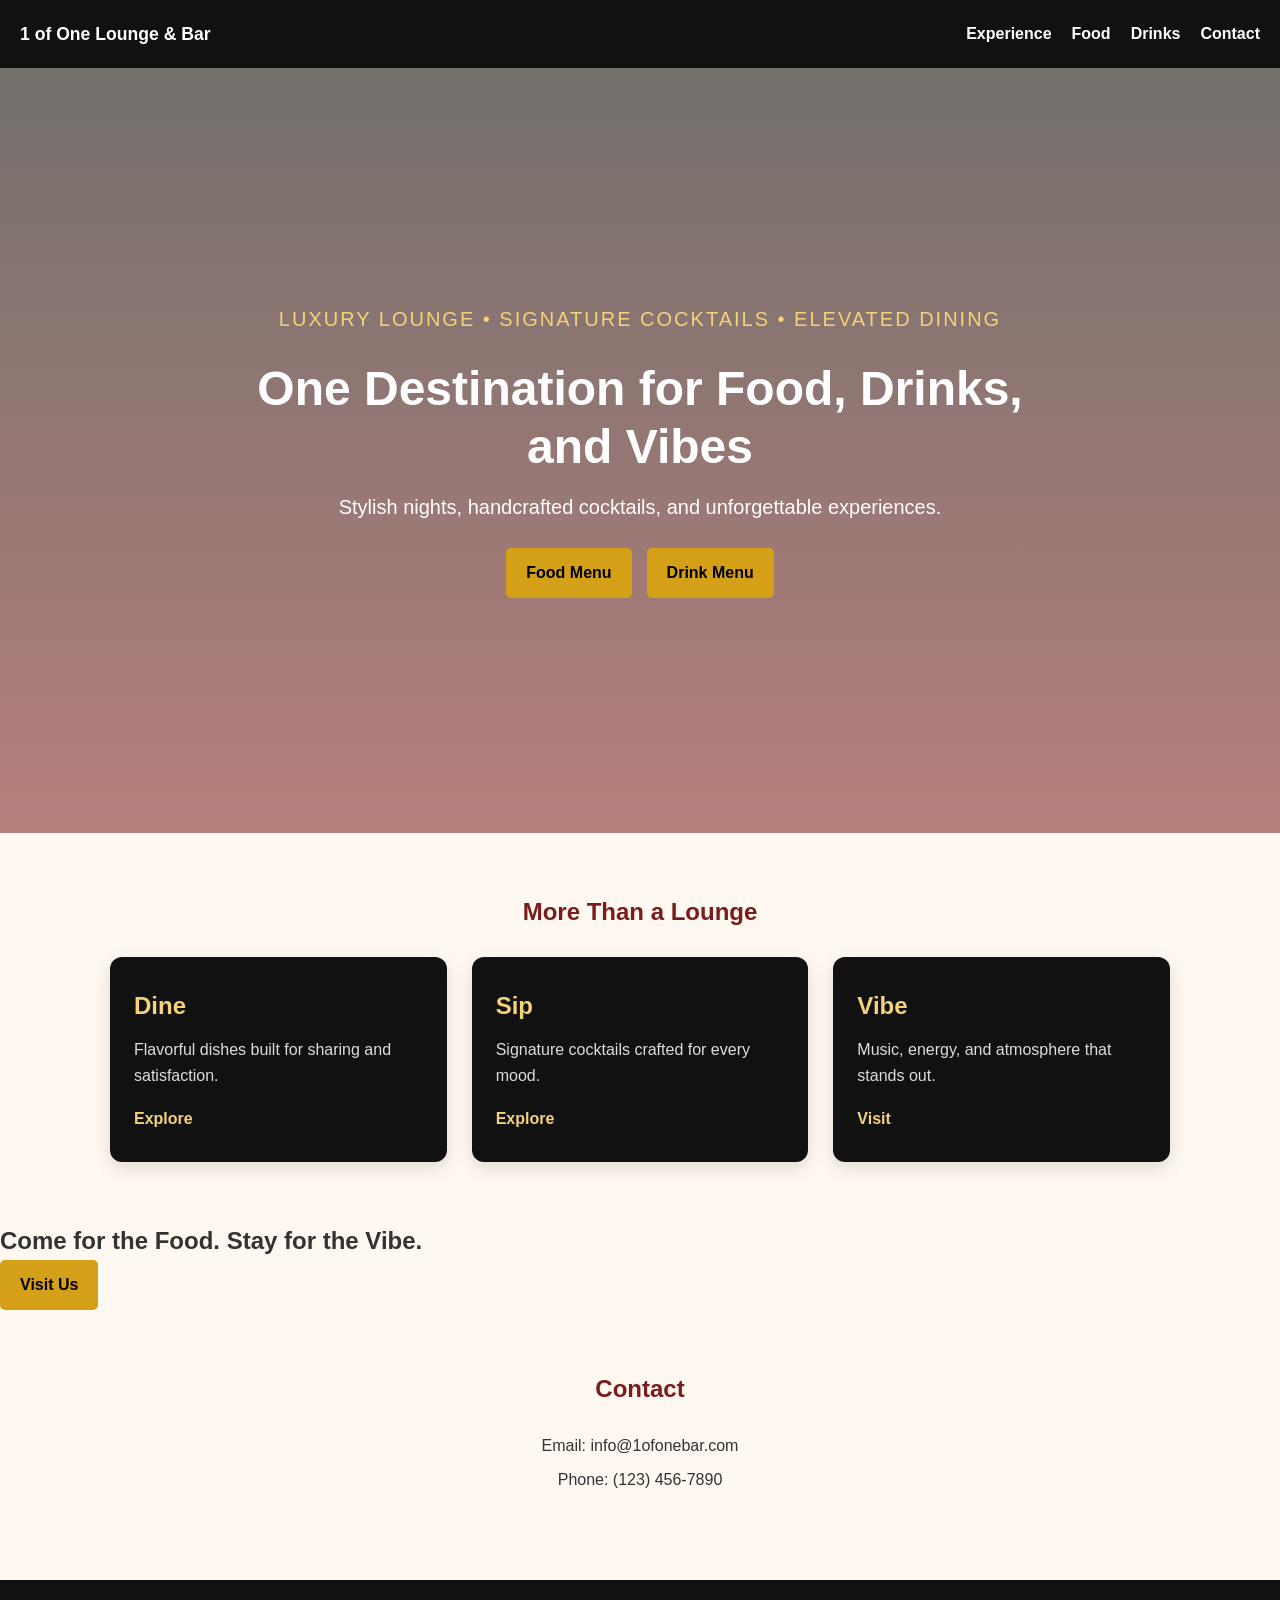
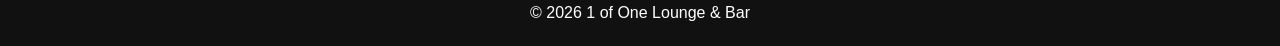
==== oneofonefinal/project /Welcome page/index.html @ 24c4f927 "added logo and pages" ====
<!DOCTYPE html>
<html lang="en">
<head>
  <meta charset="UTF-8" />
  <meta name="viewport" content="width=device-width, initial-scale=1.0"/>
  <title>1 of One Lounge & Bar</title>
  <link rel="stylesheet" href="main.css"/>
  
</head>

<body>

<header>
  <nav class="navbar">

    <!-- Clean Brand Text (NOT a hyperlink) -->
    <div class="brand-text">1 of One Lounge & Bar</div>

    <ul class="nav-links">
      <li><a href="#experience">Experience</a></li>
      <li><a href="food.html">Food</a></li>
      <li><a href="drinks.html">Drinks</a></li>
      <li><a href="#contact">Contact</a></li>
    </ul>

  </nav>

  <section class="hero">
    <div class="hero-overlay">

      <p class="eyebrow">Luxury Lounge • Signature Cocktails • Elevated Dining</p>

      <h1>One Destination for Food, Drinks, and Vibes</h1>

      <p class="hero-text">
        Stylish nights, handcrafted cocktails, and unforgettable experiences.
      </p>

      <div class="hero-buttons">
        <a href="food.html" class="btn">Food Menu</a>
        <a href="drinks.html" class="btn">Drink Menu</a>
      </div>

    </div>
  </section>
</header>

<main>

<section id="experience" class="experience-section">
  <h2>More Than a Lounge</h2>

  <div class="experience-grid">

    <div class="experience-card">
      <h3>Dine</h3>
      <p>Flavorful dishes built for sharing and satisfaction.</p>
      <a href="food.html" class="card-link">Explore</a>
    </div>

    <div class="experience-card">
      <h3>Sip</h3>
      <p>Signature cocktails crafted for every mood.</p>
      <a href="drinks.html" class="card-link">Explore</a>
    </div>

    <div class="experience-card">
      <h3>Vibe</h3>
      <p>Music, energy, and atmosphere that stands out.</p>
      <a href="#contact" class="card-link">Visit</a>
    </div>

  </div>
</section>

<section class="cta-banner">
  <h2>Come for the Food. Stay for the Vibe.</h2>
  <a href="#contact" class="btn">Visit Us</a>
</section>

<section id="contact" class="contact">
  <h2>Contact</h2>
  <p>Email: info@1ofonebar.com</p>
  <p>Phone: (123) 456-7890</p>
</section>

</main>

<footer>
  <p>&copy; 2026 1 of One Lounge & Bar</p>
</footer>

</body>
</html>
---- oneofonefinal/project /Welcome page/main.css ----
* {
  margin: 0;
  padding: 0;
  box-sizing: border-box;
}

html {
  scroll-behavior: smooth;
}

body {
  font-family: Arial, sans-serif;
  line-height: 1.6;
  background-color: #fff8f0;
  color: #333;
}

.navbar {
  display: flex;
  justify-content: space-between;
  align-items: center;
  background-color: #111;
  padding: 20px;
  flex-wrap: wrap;
  position: sticky;
  top: 0;
  z-index: 1000;
}

.logo {
  color: #fff;
  font-size: 28px;
  letter-spacing: 1px;
}

.brand {
  display: flex;
  align-items: center;
  gap: 12px;
  text-decoration: none;
}

.brand-text {
  color: white;
  font-size: 1.1rem;
  font-weight: 700;
}

.logo-img {
  width: 56px;
  height: 56px;
  object-fit: contain;
}

.hero-logo {
  width: 120px;
  height: auto;
  margin-bottom: 20px;
  animation: floatLogo 4s ease-in-out infinite;
  filter: drop-shadow(0 0 10px rgba(212, 160, 23, 0.6));
}

@keyframes floatLogo {
  0% {
    transform: translateY(0px);
  }
  50% {
    transform: translateY(-12px);
  }
  100% {
    transform: translateY(0px);
  }
}

.nav-links {
  list-style: none;
  display: flex;
  gap: 20px;
  flex-wrap: wrap;
}

.nav-links a {
  color: white;
  text-decoration: none;
  font-weight: bold;
  transition: 0.3s ease;
}

.nav-links a:hover {
  color: #d4a017;
}

.hero {
  min-height: 85vh;
  display: flex;
  align-items: center;
  justify-content: center;
  text-align: center;
  padding: 80px 20px;
  background:
    linear-gradient(rgba(0, 0, 0, 0.55), rgba(122, 28, 28, 0.55)),
    url('https://images.unsplash.com/photo-1517248135467-4c7edcad34c4?auto=format&fit=crop&w=1400&q=80')
    center/cover no-repeat;
  color: white;
}

.hero-overlay {
  max-width: 850px;
}

.eyebrow {
  text-transform: uppercase;
  letter-spacing: 2px;
  font-size: 13px;
  margin-bottom: 15px;
  color: #f3d27a;
}

.hero h1 {
  font-size: 48px;
  margin-bottom: 16px;
  line-height: 1.2;
}

.hero p {
  font-size: 20px;
  margin-bottom: 25px;
}

.hero-buttons {
  display: flex;
  justify-content: center;
  gap: 15px;
  flex-wrap: wrap;
}

.btn {
  background-color: #d4a017;
  color: black;
  padding: 12px 20px;
  text-decoration: none;
  border-radius: 5px;
  font-weight: bold;
  display: inline-block;
  transition: 0.3s ease;
}

.btn:hover {
  transform: translateY(-2px);
}

.btn-outline {
  background-color: transparent;
  border: 2px solid #d4a017;
  color: white;
}

.about,
.menu,
.contact,
.experience-section {
  padding: 60px 20px;
  max-width: 1100px;
  margin: auto;
}

.about h2,
.menu h2,
.contact h2,
.experience-section h2 {
  text-align: center;
  margin-bottom: 25px;
  color: #7a1c1c;
}

.about p {
  text-align: center;
  max-width: 800px;
  margin: 0 auto;
  font-size: 17px;
}

.experience-grid {
  display: grid;
  grid-template-columns: repeat(auto-fit, minmax(250px, 1fr));
  gap: 25px;
  margin-top: 25px;
}

.experience-card {
  background: #111;
  color: white;
  padding: 30px 24px;
  border-radius: 12px;
  box-shadow: 0 6px 18px rgba(0, 0, 0, 0.12);
}

.experience-card h3 {
  margin-bottom: 12px;
  color: #f3d27a;
  font-size: 24px;
}

.experience-card p {
  margin-bottom: 18px;
  color: #ddd;
}

.card-link {
  color: #f3d27a;
  font-weight: bold;
  text-decoration: none;
}

.menu-category {
  margin-bottom: 35px;
  background: white;
  padding: 20px;
  border-radius: 10px;
  box-shadow: 0 2px 8px rgba(0, 0, 0, 0.08);
}

.menu-category h3 {
  margin-bottom: 15px;
  color: #111;
  border-bottom: 2px solid #d4a017;
  display: inline-block;
  padding-bottom: 5px;
}

.menu-item {
  display: flex;
  justify-content: space-between;
  gap: 20px;
  padding: 12px 0;
  border-bottom: 1px solid #ddd;
}

.menu-item:last-child {
  border-bottom: none;
}

.menu-item div {
  max-width: 80%;
}

.menu-item strong {
  display: block;
  margin-bottom: 4px;
  font-size: 18px;
}

.menu-item p {
  font-size: 14px;
  color: #555;
}

.menu-item span {
  font-weight: bold;
  color: #7a1c1c;
  white-space: nowrap;
}

.visit-banner {
  background: linear-gradient(to right, #111, #7a1c1c);
  color: white;
  text-align: center;
  padding: 70px 20px;
  margin-top: 30px;
}

.visit-content {
  max-width: 800px;
  margin: 0 auto;
}

.visit-content h2 {
  font-size: 38px;
  margin-bottom: 15px;
}

.visit-content p {
  font-size: 18px;
  margin-bottom: 20px;
}

.contact p {
  text-align: center;
  margin: 8px 0;
}

.menu-page-hero {
  padding: 100px 20px 40px;
  text-align: center;
  background: linear-gradient(to right, #111, #7a1c1c);
  color: white;
}

footer {
  text-align: center;
  background-color: #111;
  color: white;
  padding: 20px;
  margin-top: 20px;
}

@media (max-width: 768px) {
  .hero h1 {
    font-size: 34px;
  }

  .hero p {
    font-size: 17px;
  }

  .menu-item {
    flex-direction: column;
    align-items: flex-start;
  }

  .menu-item div {
    max-width: 100%;
  }

  .navbar {
    gap: 15px;
  }

  .nav-links {
    width: 100%;
    justify-content: center;
  }
}
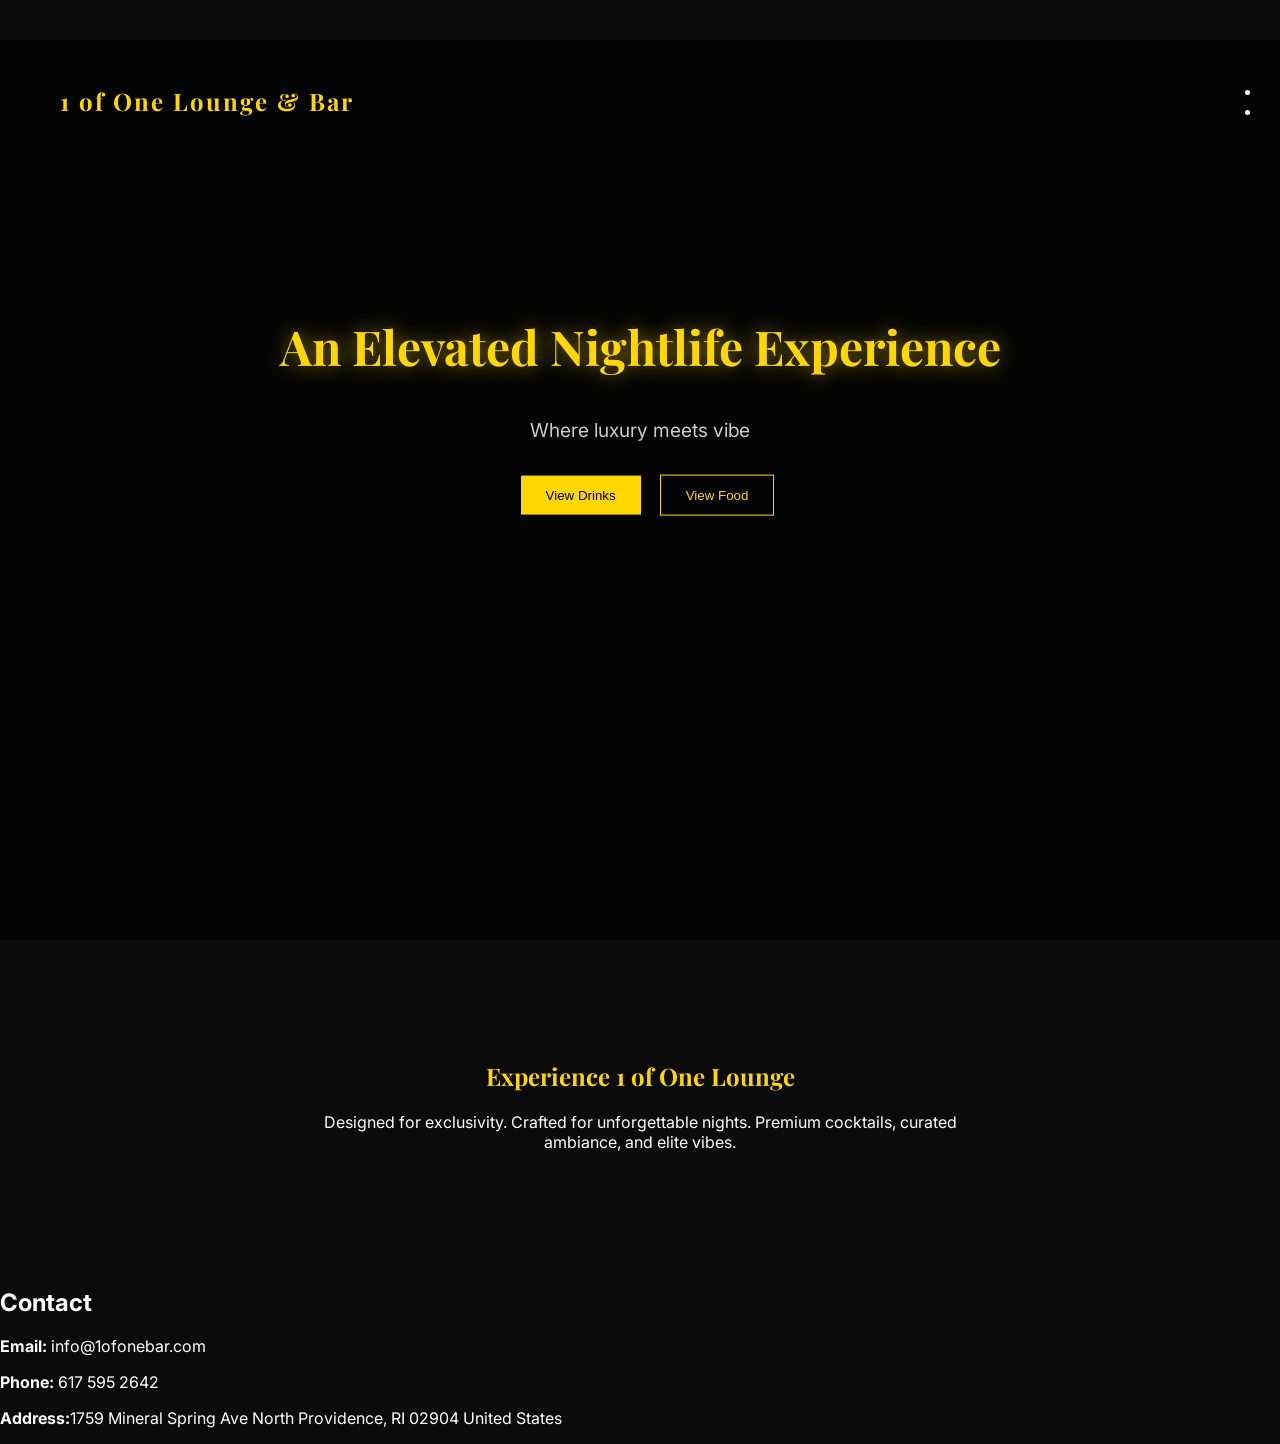
==== commit 8f07f717: "rewrote index and css to make ir more luxury" ====
--- a/oneofonefinal/project /Welcome page/index.html
+++ b/oneofonefinal/project /Welcome page/index.html
@@ -1,94 +1,58 @@
 <!DOCTYPE html>
 <html lang="en">
 <head>
-  <meta charset="UTF-8" />
-  <meta name="viewport" content="width=device-width, initial-scale=1.0"/>
+  <meta charset="UTF-8">
   <title>1 of One Lounge & Bar</title>
-  <link rel="stylesheet" href="main.css"/>
-  
+  <link rel="stylesheet" href="main.css">
+
+  <!-- Google Font -->
+  <link href="https://fonts.googleapis.com/css2?family=Playfair+Display:wght@500;700&family=Inter:wght@300;400&display=swap" rel="stylesheet">
 </head>
 
 <body>
 
-<header>
-  <nav class="navbar">
+<nav class="nav">
+  <h1 class="logo">1 of One Lounge & Bar</h1>
+  <ul>
+    <li><a href="drinks.html">Drinks</a></li>
+    <li><a href="food.html">Food</a></li>
+  </ul>
+</nav>
 
-    <!-- Clean Brand Text (NOT a hyperlink) -->
-    <div class="brand-text">1 of One Lounge & Bar</div>
+<section class="hero">
+  <div class="overlay"></div>
 
-    <ul class="nav-links">
-      <li><a href="#experience">Experience</a></li>
-      <li><a href="food.html">Food</a></li>
-      <li><a href="drinks.html">Drinks</a></li>
-      <li><a href="#contact">Contact</a></li>
-    </ul>
+  <div class="hero-content">
+    <h2 class="glow">An Elevated Nightlife Experience</h2>
+    <p>Where luxury meets vibe</p>
 
-  </nav>
-
-  <section class="hero">
-    <div class="hero-overlay">
-
-      <p class="eyebrow">Luxury Lounge • Signature Cocktails • Elevated Dining</p>
-
-      <h1>One Destination for Food, Drinks, and Vibes</h1>
-
-      <p class="hero-text">
-        Stylish nights, handcrafted cocktails, and unforgettable experiences.
-      </p>
-
-      <div class="hero-buttons">
-        <a href="food.html" class="btn">Food Menu</a>
-        <a href="drinks.html" class="btn">Drink Menu</a>
-      </div>
-
+    <div class="buttons">
+      <a href="drinks.html"><button class="gold-btn">View Drinks</button></a>
+      <a href="food.html"><button class="outline-btn">View Food</button></a>
     </div>
-  </section>
-</header>
-
-<main>
-
-<section id="experience" class="experience-section">
-  <h2>More Than a Lounge</h2>
-
-  <div class="experience-grid">
-
-    <div class="experience-card">
-      <h3>Dine</h3>
-      <p>Flavorful dishes built for sharing and satisfaction.</p>
-      <a href="food.html" class="card-link">Explore</a>
-    </div>
-
-    <div class="experience-card">
-      <h3>Sip</h3>
-      <p>Signature cocktails crafted for every mood.</p>
-      <a href="drinks.html" class="card-link">Explore</a>
-    </div>
-
-    <div class="experience-card">
-      <h3>Vibe</h3>
-      <p>Music, energy, and atmosphere that stands out.</p>
-      <a href="#contact" class="card-link">Visit</a>
-    </div>
-
   </div>
 </section>
 
-<section class="cta-banner">
-  <h2>Come for the Food. Stay for the Vibe.</h2>
-  <a href="#contact" class="btn">Visit Us</a>
+<section class="about">
+  <h2>Experience 1 of One Lounge</h2>
+  <p>
+    Designed for exclusivity. Crafted for unforgettable nights.
+    Premium cocktails, curated ambiance, and elite vibes.
+  </p>
 </section>
+ <section id="contact" class="contact">
+      <div class="section-heading">
+        <p class="section-tag"></p>
+        <h2>Contact</h2>
+      </div>
 
-<section id="contact" class="contact">
-  <h2>Contact</h2>
-  <p>Email: info@1ofonebar.com</p>
-  <p>Phone: (123) 456-7890</p>
-</section>
-
-</main>
-
-<footer>
-  <p>&copy; 2026 1 of One Lounge & Bar</p>
-</footer>
-
+      <div class="contact-card">
+        <p><strong>Email:</strong> info@1ofonebar.com</p>
+        <p><strong>Phone:</strong> 617 595 2642</p>
+        <p><strong>Address:</strong>1759 Mineral Spring Ave
+North Providence, RI  02904
+United States</p>
+      </div>
+<script src="script.js"></script>
 </body>
 </html>
--- a/oneofonefinal/project /Welcome page/main.css
+++ b/oneofonefinal/project /Welcome page/main.css
@@ -1,333 +1,160 @@
-* {
+/* RESET */
+body {
   margin: 0;
-  padding: 0;
-  box-sizing: border-box;
+  font-family: 'Inter', sans-serif;
+  background: #0b0b0b;
+  color: #fff;
 }
 
-html {
-  scroll-behavior: smooth;
-}
-
-body {
-  font-family: Arial, sans-serif;
-  line-height: 1.6;
-  background-color: #fff8f0;
-  color: #333;
-}
-
-.navbar {
+/* NAV */
+.nav {
   display: flex;
   justify-content: space-between;
-  align-items: center;
-  background-color: #111;
-  padding: 20px;
-  flex-wrap: wrap;
-  position: sticky;
-  top: 0;
-  z-index: 1000;
+  padding: 25px 60px;
+  position: absolute;
+  width: 100%;
+  z-index: 10;
 }
 
 .logo {
-  color: #fff;
-  font-size: 28px;
-  letter-spacing: 1px;
+  font-family: 'Playfair Display', serif;
+  color: gold;
+  letter-spacing: 2px;
 }
 
-.brand {
-  display: flex;
-  align-items: center;
-  gap: 12px;
+.nav a {
+  color: white;
   text-decoration: none;
+  margin-left: 30px;
+  transition: 0.3s;
 }
 
-.brand-text {
-  color: white;
-  font-size: 1.1rem;
-  font-weight: 700;
+.nav a:hover {
+  color: gold;
 }
 
-.logo-img {
-  width: 56px;
-  height: 56px;
-  object-fit: contain;
+/* HERO */
+.hero {
+  height: 100vh;
+  background: url('https://images.unsplash.com/photo-1514933651103-005eec06c04b') center/cover no-repeat;
+  position: relative;
 }
 
-.hero-logo {
-  width: 120px;
-  height: auto;
-  margin-bottom: 20px;
-  animation: floatLogo 4s ease-in-out infinite;
-  filter: drop-shadow(0 0 10px rgba(212, 160, 23, 0.6));
+.overlay {
+  position: absolute;
+  width: 100%;
+  height: 100%;
+  background: rgba(0,0,0,0.65);
 }
 
-@keyframes floatLogo {
-  0% {
-    transform: translateY(0px);
-  }
-  50% {
-    transform: translateY(-12px);
-  }
-  100% {
-    transform: translateY(0px);
-  }
+/* HERO CONTENT */
+.hero-content {
+  position: relative;
+  z-index: 2;
+  text-align: center;
+  top: 40%;
+  transform: translateY(-40%);
 }
 
-.nav-links {
-  list-style: none;
-  display: flex;
-  gap: 20px;
-  flex-wrap: wrap;
-}
-
-.nav-links a {
-  color: white;
-  text-decoration: none;
-  font-weight: bold;
-  transition: 0.3s ease;
-}
-
-.nav-links a:hover {
-  color: #d4a017;
-}
-
-.hero {
-  min-height: 85vh;
-  display: flex;
-  align-items: center;
-  justify-content: center;
-  text-align: center;
-  padding: 80px 20px;
-  background:
-    linear-gradient(rgba(0, 0, 0, 0.55), rgba(122, 28, 28, 0.55)),
-    url('https://images.unsplash.com/photo-1517248135467-4c7edcad34c4?auto=format&fit=crop&w=1400&q=80')
-    center/cover no-repeat;
-  color: white;
-}
-
-.hero-overlay {
-  max-width: 850px;
-}
-
-.eyebrow {
-  text-transform: uppercase;
-  letter-spacing: 2px;
-  font-size: 13px;
-  margin-bottom: 15px;
-  color: #f3d27a;
-}
-
-.hero h1 {
-  font-size: 48px;
-  margin-bottom: 16px;
-  line-height: 1.2;
+.glow {
+  font-family: 'Playfair Display', serif;
+  font-size: 3rem;
+  color: gold;
+  text-shadow: 0 0 20px rgba(255,215,0,0.6);
+  animation: fadeUp 1.5s ease;
 }
 
 .hero p {
-  font-size: 20px;
-  margin-bottom: 25px;
+  margin-top: 15px;
+  font-size: 1.2rem;
+  opacity: 0.8;
 }
 
-.hero-buttons {
-  display: flex;
-  justify-content: center;
-  gap: 15px;
-  flex-wrap: wrap;
+/* BUTTONS */
+.gold-btn {
+  background: gold;
+  color: black;
+  padding: 12px 25px;
+  border: none;
+  margin: 15px;
+  cursor: pointer;
+  transition: 0.3s;
 }
 
-.btn {
-  background-color: #d4a017;
-  color: black;
-  padding: 12px 20px;
-  text-decoration: none;
-  border-radius: 5px;
-  font-weight: bold;
-  display: inline-block;
-  transition: 0.3s ease;
+.gold-btn:hover {
+  background: #d4af37;
+  transform: scale(1.05);
 }
 
-.btn:hover {
-  transform: translateY(-2px);
+.outline-btn {
+  background: transparent;
+  border: 1px solid gold;
+  color: gold;
+  padding: 12px 25px;
+  cursor: pointer;
 }
 
-.btn-outline {
-  background-color: transparent;
-  border: 2px solid #d4a017;
-  color: white;
+.outline-btn:hover {
+  background: gold;
+  color: black;
 }
 
-.about,
-.menu,
-.contact,
-.experience-section {
-  padding: 60px 20px;
-  max-width: 1100px;
+/* ABOUT */
+.about {
+  padding: 100px 20px;
+  text-align: center;
+  max-width: 700px;
   margin: auto;
 }
 
-.about h2,
-.menu h2,
-.contact h2,
-.experience-section h2 {
-  text-align: center;
-  margin-bottom: 25px;
-  color: #7a1c1c;
+.about h2 {
+  font-family: 'Playfair Display', serif;
+  color: gold;
 }
 
-.about p {
-  text-align: center;
-  max-width: 800px;
-  margin: 0 auto;
-  font-size: 17px;
+/* MENU CARDS (used on food/drinks pages) */
+.menu-grid {
+  display: flex;
+  justify-content: center;
+  gap: 30px;
+  flex-wrap: wrap;
+  padding: 60px;
 }
 
-.experience-grid {
-  display: grid;
-  grid-template-columns: repeat(auto-fit, minmax(250px, 1fr));
-  gap: 25px;
-  margin-top: 25px;
+.card {
+  background: rgba(255,255,255,0.05);
+  backdrop-filter: blur(10px);
+  border: 1px solid rgba(255,215,0,0.2);
+  padding: 25px;
+  width: 260px;
+  border-radius: 15px;
+  transition: 0.4s;
 }
 
-.experience-card {
-  background: #111;
-  color: white;
-  padding: 30px 24px;
-  border-radius: 12px;
-  box-shadow: 0 6px 18px rgba(0, 0, 0, 0.12);
+.card:hover {
+  transform: translateY(-10px);
+  box-shadow: 0 0 25px rgba(255,215,0,0.2);
 }
 
-.experience-card h3 {
-  margin-bottom: 12px;
-  color: #f3d27a;
-  font-size: 24px;
+.card h3 {
+  font-family: 'Playfair Display', serif;
 }
 
-.experience-card p {
-  margin-bottom: 18px;
-  color: #ddd;
+.card span {
+  color: gold;
+  font-weight: bold;
 }
 
-.card-link {
-  color: #f3d27a;
-  font-weight: bold;
-  text-decoration: none;
-}
+/* ANIMATION */
+@keyframes fadeUp {
+  from {
+    opacity: 0;
+    transform: translateY(40px);
+  }
+  to {
+    opacity: 1;
+    transform: translateY(0);
+  }
+  
 
-.menu-category {
-  margin-bottom: 35px;
-  background: white;
-  padding: 20px;
-  border-radius: 10px;
-  box-shadow: 0 2px 8px rgba(0, 0, 0, 0.08);
-}
-
-.menu-category h3 {
-  margin-bottom: 15px;
-  color: #111;
-  border-bottom: 2px solid #d4a017;
-  display: inline-block;
-  padding-bottom: 5px;
-}
-
-.menu-item {
-  display: flex;
-  justify-content: space-between;
-  gap: 20px;
-  padding: 12px 0;
-  border-bottom: 1px solid #ddd;
-}
-
-.menu-item:last-child {
-  border-bottom: none;
-}
-
-.menu-item div {
-  max-width: 80%;
-}
-
-.menu-item strong {
-  display: block;
-  margin-bottom: 4px;
-  font-size: 18px;
-}
-
-.menu-item p {
-  font-size: 14px;
-  color: #555;
-}
-
-.menu-item span {
-  font-weight: bold;
-  color: #7a1c1c;
-  white-space: nowrap;
-}
-
-.visit-banner {
-  background: linear-gradient(to right, #111, #7a1c1c);
-  color: white;
-  text-align: center;
-  padding: 70px 20px;
-  margin-top: 30px;
-}
-
-.visit-content {
-  max-width: 800px;
-  margin: 0 auto;
-}
-
-.visit-content h2 {
-  font-size: 38px;
-  margin-bottom: 15px;
-}
-
-.visit-content p {
-  font-size: 18px;
-  margin-bottom: 20px;
-}
-
-.contact p {
-  text-align: center;
-  margin: 8px 0;
-}
-
-.menu-page-hero {
-  padding: 100px 20px 40px;
-  text-align: center;
-  background: linear-gradient(to right, #111, #7a1c1c);
-  color: white;
-}
-
-footer {
-  text-align: center;
-  background-color: #111;
-  color: white;
-  padding: 20px;
-  margin-top: 20px;
-}
-
-@media (max-width: 768px) {
-  .hero h1 {
-    font-size: 34px;
-  }
-
-  .hero p {
-    font-size: 17px;
-  }
-
-  .menu-item {
-    flex-direction: column;
-    align-items: flex-start;
-  }
-
-  .menu-item div {
-    max-width: 100%;
-  }
-
-  .navbar {
-    gap: 15px;
-  }
-
-  .nav-links {
-    width: 100%;
-    justify-content: center;
-  }
 }
